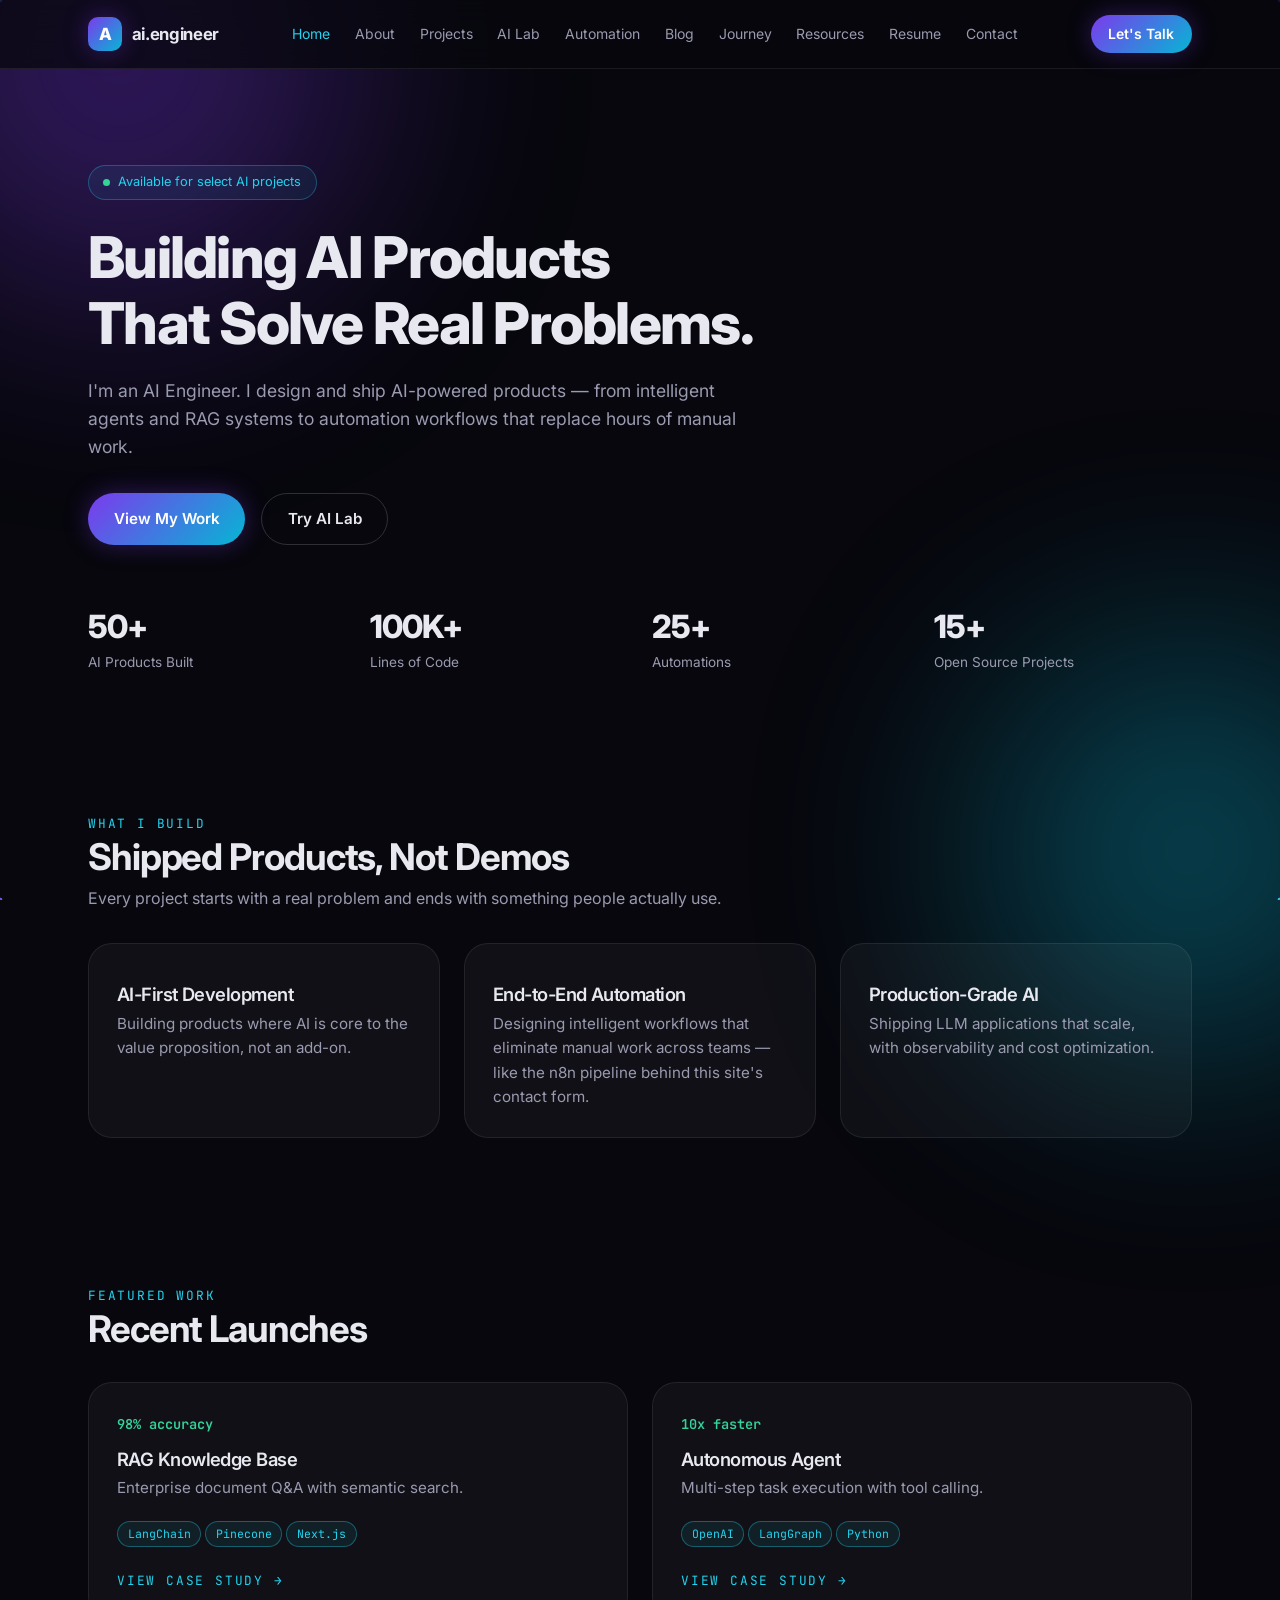
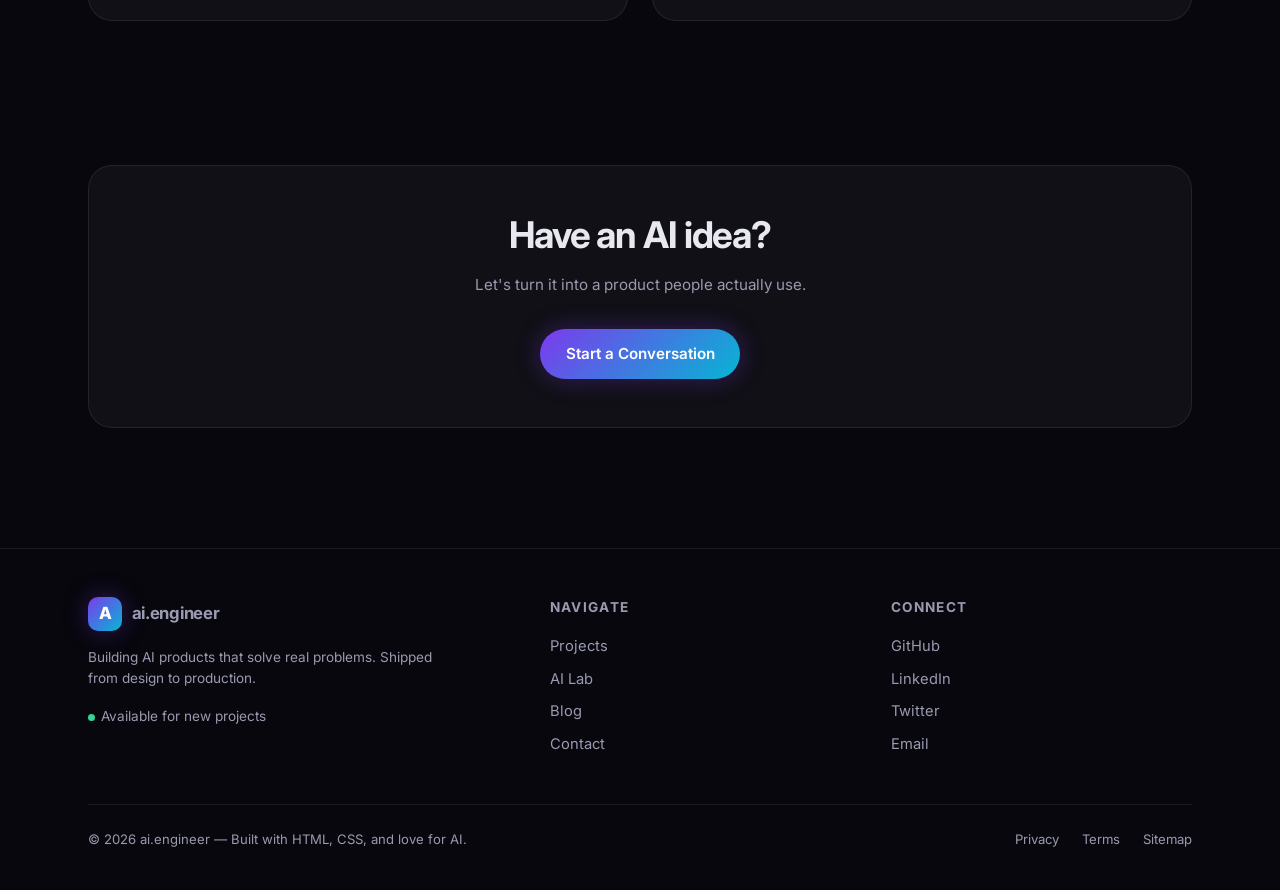
==== index.html @ a2dd5318 "Portfolio site: real routing, n8n contact form, PDF resume, working blog" ====
<!DOCTYPE html>
<html lang="en">
<head>
  <meta charset="UTF-8" />
  <meta name="viewport" content="width=device-width, initial-scale=1" />
  <title>AI Engineer — Building AI Products That Solve Real Problems</title>
  <meta name="description" content="AI Engineer building production LLM products: RAG systems, autonomous agents, and automation workflows. Explore projects, an interactive AI lab, and my resume." />
  <meta name="keywords" content="AI Engineer, Automation, LLM, RAG, Agents, Machine Learning" />
  <meta property="og:title" content="AI Engineer — Building AI Products That Solve Real Problems" />
  <meta property="og:description" content="AI Engineer building production LLM products: RAG systems, autonomous agents, and automation workflows." />
  <meta property="og:type" content="website" />
  <meta name="twitter:card" content="summary_large_image" />
  <link rel="icon" href="favicon.svg" type="image/svg+xml" />
  <link rel="preconnect" href="https://fonts.googleapis.com" />
  <link rel="preconnect" href="https://fonts.gstatic.com" crossorigin />
  <link href="https://fonts.googleapis.com/css2?family=Inter:wght@300;400;500;600;700;800;900&family=JetBrains+Mono:wght@400;500;600&display=swap" rel="stylesheet" />
  <link rel="stylesheet" href="assets/css/styles.css" />
  <script type="application/ld+json">
  {
    "@context": "https://schema.org",
    "@type": "Person",
    "name": "Srinu Ravuri",
    "jobTitle": "AI Engineer",
    "description": "AI Engineer building production LLM products: RAG systems, autonomous agents, and automation workflows.",
    "email": "mailto:ravurisrinu989@gmail.com"
  }
  </script>
</head>
<body>
  <canvas id="particles" aria-hidden="true"></canvas>

  <header class="site-header">
    <div class="nav-wrap">
      <a class="brand" href="index.html">
        <span class="brand-badge">A</span>
        <span>ai.engineer</span>
      </a>
      <nav aria-label="Main navigation">
        <ul class="nav-links">
          <li><a href="index.html">Home</a></li>
          <li><a href="about.html">About</a></li>
          <li><a href="projects.html">Projects</a></li>
          <li><a href="ai-lab.html">AI Lab</a></li>
          <li><a href="automation.html">Automation</a></li>
          <li><a href="blog.html">Blog</a></li>
          <li><a href="journey.html">Journey</a></li>
          <li><a href="resources.html">Resources</a></li>
          <li><a href="resume.html">Resume</a></li>
          <li><a href="contact.html">Contact</a></li>
        </ul>
      </nav>
      <div class="nav-cta-wrap"><a class="nav-cta" href="contact.html">Let's Talk</a></div>
      <button class="nav-toggle" aria-label="Toggle menu">&#9776;</button>
    </div>
  </header>

  <nav class="mobile-menu" aria-label="Mobile navigation">
    <a href="index.html">Home</a>
    <a href="about.html">About</a>
    <a href="projects.html">Projects</a>
    <a href="ai-lab.html">AI Lab</a>
    <a href="automation.html">Automation</a>
    <a href="blog.html">Blog</a>
    <a href="journey.html">Journey</a>
    <a href="resources.html">Resources</a>
    <a href="resume.html">Resume</a>
    <a href="contact.html">Contact</a>
  </nav>

  <main>
    <section class="hero">
      <div class="container">
        <span class="hero-badge"><span class="dot"></span> Available for select AI projects</span>
        <h1>Building AI Products<br />That Solve Real Problems.</h1>
        <p class="lead">I'm an AI Engineer. I design and ship AI-powered products — from intelligent agents and RAG systems to automation workflows that replace hours of manual work.</p>
        <div class="hero-actions">
          <a class="btn btn-primary" href="projects.html">View My Work</a>
          <a class="btn btn-ghost" href="ai-lab.html">Try AI Lab</a>
        </div>
        <div class="stats">
          <div class="stat"><h3>50+</h3><p>AI Products Built</p></div>
          <div class="stat"><h3>100K+</h3><p>Lines of Code</p></div>
          <div class="stat"><h3>25+</h3><p>Automations</p></div>
          <div class="stat"><h3>15+</h3><p>Open Source Projects</p></div>
        </div>
      </div>
    </section>

    <section>
      <div class="container">
        <span class="section-label">What I Build</span>
        <h2>Shipped Products, Not Demos</h2>
        <p class="sub" style="margin-bottom:2rem">Every project starts with a real problem and ends with something people actually use.</p>
        <div class="grid-3">
          <div class="card">
            <h3>AI-First Development</h3>
            <p>Building products where AI is core to the value proposition, not an add-on.</p>
          </div>
          <div class="card">
            <h3>End-to-End Automation</h3>
            <p>Designing intelligent workflows that eliminate manual work across teams — like the n8n pipeline behind this site's contact form.</p>
          </div>
          <div class="card">
            <h3>Production-Grade AI</h3>
            <p>Shipping LLM applications that scale, with observability and cost optimization.</p>
          </div>
        </div>
      </div>
    </section>

    <section>
      <div class="container">
        <span class="section-label">Featured Work</span>
        <h2>Recent Launches</h2>
        <div class="grid-2" style="margin-top:2rem">
          <a class="card card-link" href="projects.html">
            <span class="metric">98% accuracy</span>
            <h3>RAG Knowledge Base</h3>
            <p>Enterprise document Q&amp;A with semantic search.</p>
            <div class="tag-row"><span class="tag">LangChain</span><span class="tag">Pinecone</span><span class="tag">Next.js</span></div>
            <div style="margin-top:1.2rem"><span class="section-label" style="margin-bottom:0">View case study &rarr;</span></div>
          </a>
          <a class="card card-link" href="projects.html">
            <span class="metric">10x faster</span>
            <h3>Autonomous Agent</h3>
            <p>Multi-step task execution with tool calling.</p>
            <div class="tag-row"><span class="tag">OpenAI</span><span class="tag">LangGraph</span><span class="tag">Python</span></div>
            <div style="margin-top:1.2rem"><span class="section-label" style="margin-bottom:0">View case study &rarr;</span></div>
          </a>
        </div>
      </div>
    </section>

    <section>
      <div class="container">
        <div class="card" style="text-align:center; padding:3rem 2rem">
          <h2>Have an AI idea?</h2>
          <p class="lead" style="margin:1rem auto 2rem">Let's turn it into a product people actually use.</p>
          <a class="btn btn-primary" href="contact.html">Start a Conversation</a>
        </div>
      </div>
    </section>
  </main>

  <footer class="site-footer">
    <div class="container">
      <div class="footer-grid">
        <div>
          <a class="brand" href="index.html"><span class="brand-badge">A</span><span>ai.engineer</span></a>
          <p class="footer-note" style="margin-top:1rem">Building AI products that solve real problems. Shipped from design to production.</p>
          <p class="footer-note"><span class="dot" style="display:inline-block;margin-right:0.4rem"></span>Available for new projects</p>
        </div>
        <div>
          <h4>Navigate</h4>
          <ul>
            <li><a href="projects.html">Projects</a></li>
            <li><a href="ai-lab.html">AI Lab</a></li>
            <li><a href="blog.html">Blog</a></li>
            <li><a href="contact.html">Contact</a></li>
          </ul>
        </div>
        <div>
          <h4>Connect</h4>
          <ul>
            <li><a href="https://github.com/Srinuravuri" target="_blank" rel="noopener">GitHub</a></li>
            <li><a href="https://www.linkedin.com/in/srinuravuri" target="_blank" rel="noopener">LinkedIn</a></li>
            <li><a href="https://x.com/srinuravuri" target="_blank" rel="noopener">Twitter</a></li>
            <li><a href="mailto:ravurisrinu989@gmail.com">Email</a></li>
          </ul>
        </div>
      </div>
      <div class="footer-bottom">
        <span>&copy; <span data-year>2026</span> ai.engineer — Built with HTML, CSS, and love for AI.</span>
        <span class="footer-bottom-links">
          <a href="privacy.html">Privacy</a>
          <a href="terms.html">Terms</a>
          <a href="sitemap.html">Sitemap</a>
        </span>
      </div>
    </div>
  </footer>

  <script src="assets/js/data.js"></script>
  <script src="assets/js/main.js"></script>
</body>
</html>
---- assets/css/styles.css ----
/* ============================================================
   ai.engineer — portfolio styles
   Dark glass theme, gradient brand, glow buttons
   ============================================================ */

:root {
  --bg: #07070d;
  --bg-soft: #0c0c16;
  --card: rgba(255, 255, 255, 0.04);
  --card-hover: rgba(255, 255, 255, 0.07);
  --border: rgba(255, 255, 255, 0.08);
  --border-hover: rgba(255, 255, 255, 0.16);
  --text: #e8e8f0;
  --muted: #9a9ab0;
  --accent: #22d3ee;
  --brand: #a78bfa;
  --green: #34d399;
  --red: #f87171;
  --gradient: linear-gradient(135deg, #7c3aed 0%, #06b6d4 100%);
  --shadow-glow: 0 0 24px rgba(124, 58, 237, 0.35);
  --font-sans: "Inter", -apple-system, BlinkMacSystemFont, "Segoe UI", sans-serif;
  --font-mono: "JetBrains Mono", ui-monospace, "Cascadia Code", monospace;
  --maxw: 72rem;
  --radius: 1.5rem;
}

* { margin: 0; padding: 0; box-sizing: border-box; }

html { scroll-behavior: smooth; }

body {
  background: var(--bg);
  color: var(--text);
  font-family: var(--font-sans);
  line-height: 1.6;
  -webkit-font-smoothing: antialiased;
  overflow-x: hidden;
}

/* Animated particle background */
#particles {
  position: fixed;
  inset: 0;
  z-index: 0;
  pointer-events: none;
}

/* Background glow blobs */
body::before,
body::after {
  content: "";
  position: fixed;
  z-index: 0;
  border-radius: 50%;
  filter: blur(120px);
  opacity: 0.35;
  pointer-events: none;
}
body::before {
  width: 480px; height: 480px;
  background: #7c3aed;
  top: -180px; left: -120px;
}
body::after {
  width: 420px; height: 420px;
  background: #06b6d4;
  bottom: -160px; right: -120px;
}

.container {
  position: relative;
  z-index: 1;
  max-width: var(--maxw);
  margin: 0 auto;
  padding: 0 1.5rem;
}

/* ---------- Header / Nav ---------- */
.site-header {
  position: sticky;
  top: 0;
  z-index: 50;
  background: rgba(7, 7, 13, 0.75);
  backdrop-filter: blur(14px);
  border-bottom: 1px solid var(--border);
}
.nav-wrap {
  max-width: var(--maxw);
  margin: 0 auto;
  padding: 0 1.5rem;
  display: flex;
  align-items: center;
  justify-content: space-between;
  height: 68px;
  gap: 1rem;
}
.brand {
  display: flex;
  align-items: center;
  gap: 0.6rem;
  text-decoration: none;
  color: var(--text);
  font-weight: 700;
  letter-spacing: -0.02em;
}
.brand-badge {
  width: 34px; height: 34px;
  border-radius: 10px;
  background: var(--gradient);
  display: grid;
  place-items: center;
  font-weight: 800;
  color: #fff;
  box-shadow: var(--shadow-glow);
}
.brand span { font-size: 1.05rem; }
.nav-links {
  display: flex;
  align-items: center;
  gap: 0.15rem;
  list-style: none;
}
.nav-links a {
  display: block;
  padding: 0.5rem 0.7rem;
  font-size: 0.875rem;
  color: var(--muted);
  text-decoration: none;
  border-radius: 0.6rem;
  transition: color 0.15s, background 0.15s;
  white-space: nowrap;
}
.nav-links a:hover { color: var(--text); background: var(--card); }
.nav-links a.active { color: var(--accent); }

.nav-cta {
  display: inline-flex;
  align-items: center;
  gap: 0.4rem;
  padding: 0.5rem 1.1rem;
  border-radius: 999px;
  background: var(--gradient);
  color: #fff;
  font-weight: 600;
  font-size: 0.875rem;
  text-decoration: none;
  box-shadow: var(--shadow-glow);
  transition: transform 0.15s, box-shadow 0.15s;
  white-space: nowrap;
}
.nav-cta:hover { transform: translateY(-1px); box-shadow: 0 0 32px rgba(124, 58, 237, 0.5); }

/* Mobile hamburger */
.nav-toggle {
  display: none;
  background: none;
  border: 1px solid var(--border);
  border-radius: 0.6rem;
  color: var(--text);
  width: 42px; height: 42px;
  cursor: pointer;
  font-size: 1.1rem;
}
.mobile-menu {
  display: none;
  position: fixed;
  top: 68px;
  left: 0; right: 0;
  z-index: 49;
  background: rgba(7, 7, 13, 0.97);
  border-bottom: 1px solid var(--border);
  padding: 0.75rem 1.5rem 1.25rem;
}
.mobile-menu.open { display: block; }
.mobile-menu a {
  display: block;
  padding: 0.75rem 0.5rem;
  color: var(--muted);
  text-decoration: none;
  border-radius: 0.6rem;
  font-size: 0.95rem;
}
.mobile-menu a:hover, .mobile-menu a.active { color: var(--accent); background: var(--card); }

/* ---------- Buttons ---------- */
.btn {
  display: inline-flex;
  align-items: center;
  justify-content: center;
  gap: 0.5rem;
  padding: 0.8rem 1.6rem;
  border-radius: 999px;
  font-weight: 600;
  font-size: 0.95rem;
  text-decoration: none;
  border: none;
  cursor: pointer;
  transition: transform 0.15s, box-shadow 0.15s, background 0.15s;
  font-family: var(--font-sans);
}
.btn-primary {
  background: var(--gradient);
  color: #fff;
  box-shadow: var(--shadow-glow);
}
.btn-primary:hover { transform: translateY(-2px); box-shadow: 0 0 36px rgba(124, 58, 237, 0.55); }
.btn-ghost {
  background: transparent;
  color: var(--text);
  border: 1px solid var(--border-hover);
}
.btn-ghost:hover { border-color: var(--accent); color: var(--accent); }
.btn:disabled { opacity: 0.6; cursor: not-allowed; transform: none; }

/* ---------- Sections / headings ---------- */
section { padding: 4.5rem 0; }
.section-label {
  font-family: var(--font-mono);
  font-size: 0.8rem;
  color: var(--accent);
  text-transform: uppercase;
  letter-spacing: 0.14em;
  margin-bottom: 0.75rem;
}
h1, h2, h3 { letter-spacing: -0.03em; line-height: 1.15; }
h1 { font-size: clamp(2.4rem, 5vw, 3.6rem); font-weight: 800; }
h2 { font-size: clamp(1.7rem, 3vw, 2.3rem); font-weight: 700; margin-bottom: 0.5rem; }
h3 { font-size: 1.15rem; font-weight: 600; margin-bottom: 0.4rem; }
.lead { color: var(--muted); font-size: 1.1rem; max-width: 42rem; }
.sub { color: var(--muted); }

/* ---------- Cards ---------- */
.card {
  background: var(--card);
  border: 1px solid var(--border);
  border-radius: var(--radius);
  padding: 1.75rem;
  transition: border-color 0.2s, transform 0.2s, background 0.2s;
}
.card:hover { border-color: var(--border-hover); background: var(--card-hover); transform: translateY(-3px); }
.card h3 { margin-top: 0.75rem; }
.card p { color: var(--muted); font-size: 0.95rem; }
.card .metric {
  font-family: var(--font-mono);
  font-size: 0.85rem;
  color: var(--green);
  font-weight: 600;
}
.card-link { text-decoration: none; color: inherit; display: block; }

.grid-2 { display: grid; grid-template-columns: repeat(2, 1fr); gap: 1.5rem; }
.grid-3 { display: grid; grid-template-columns: repeat(3, 1fr); gap: 1.5rem; }
.grid-4 { display: grid; grid-template-columns: repeat(4, 1fr); gap: 1.5rem; }
@media (max-width: 960px) { .grid-3, .grid-4 { grid-template-columns: repeat(2, 1fr); } }
@media (max-width: 620px) { .grid-2, .grid-3, .grid-4 { grid-template-columns: 1fr; } }

/* Tags / chips */
.tag {
  display: inline-block;
  font-family: var(--font-mono);
  font-size: 0.72rem;
  color: var(--accent);
  border: 1px solid rgba(34, 211, 238, 0.35);
  background: rgba(34, 211, 238, 0.08);
  padding: 0.2rem 0.6rem;
  border-radius: 999px;
  margin: 0.25rem 0.25rem 0 0;
}
.tag-row { margin-top: 1rem; display: flex; flex-wrap: wrap; }

/* ---------- Hero ---------- */
.hero { padding: 6rem 0 4rem; }
.hero-badge {
  display: inline-flex;
  align-items: center;
  gap: 0.5rem;
  font-size: 0.8rem;
  color: var(--accent);
  border: 1px solid rgba(34, 211, 238, 0.3);
  background: rgba(34, 211, 238, 0.07);
  padding: 0.4rem 0.9rem;
  border-radius: 999px;
  margin-bottom: 1.5rem;
}
.dot { width: 7px; height: 7px; border-radius: 50%; background: var(--green); animation: pulse 2s infinite; }
@keyframes pulse { 0%,100% { opacity: 1; } 50% { opacity: 0.35; } }
.hero p.lead { margin: 1.25rem 0 2rem; }
.hero-actions { display: flex; gap: 1rem; flex-wrap: wrap; }

/* Stats */
.stats { display: grid; grid-template-columns: repeat(4, 1fr); gap: 1.5rem; margin-top: 4rem; }
@media (max-width: 760px) { .stats { grid-template-columns: repeat(2, 1fr); } }
.stat h3 { font-size: 2rem; font-weight: 800; color: var(--text); }
.stat p { color: var(--muted); font-size: 0.85rem; }

/* ---------- Timeline ---------- */
.timeline { position: relative; padding-left: 1.75rem; }
.timeline::before {
  content: "";
  position: absolute;
  left: 6px; top: 4px; bottom: 4px;
  width: 2px;
  background: linear-gradient(180deg, var(--brand), var(--accent));
  opacity: 0.5;
}
.timeline-item { position: relative; padding-bottom: 2.25rem; }
.timeline-item::before {
  content: "";
  position: absolute;
  left: -1.72rem; top: 6px;
  width: 11px; height: 11px;
  border-radius: 50%;
  background: var(--gradient);
  box-shadow: 0 0 12px rgba(124, 58, 237, 0.7);
}
.timeline-year {
  font-family: var(--font-mono);
  color: var(--accent);
  font-size: 0.85rem;
  font-weight: 600;
}
.timeline-item h3 { margin: 0.15rem 0; }
.timeline-item p { color: var(--muted); font-size: 0.95rem; }

/* ---------- Forms ---------- */
.form-group { margin-bottom: 1.25rem; }
.form-group label {
  display: block;
  font-size: 0.85rem;
  color: var(--muted);
  margin-bottom: 0.4rem;
}
.form-group input,
.form-group textarea {
  width: 100%;
  background: rgba(0, 0, 0, 0.35);
  border: 1px solid var(--border);
  border-radius: 0.8rem;
  padding: 0.85rem 1rem;
  color: var(--text);
  font-family: var(--font-sans);
  font-size: 0.95rem;
  outline: none;
  transition: border-color 0.15s;
}
.form-group input:focus,
.form-group textarea:focus { border-color: var(--accent); }
.form-group textarea { resize: vertical; min-height: 130px; }

.segmented { display: flex; flex-wrap: wrap; gap: 0.6rem; margin-bottom: 1.5rem; }
.segmented button {
  background: transparent;
  border: 1px solid var(--border);
  color: var(--muted);
  padding: 0.5rem 1.2rem;
  border-radius: 999px;
  font-size: 0.875rem;
  cursor: pointer;
  font-family: var(--font-sans);
  transition: all 0.15s;
}
.segmented button.active {
  background: var(--gradient);
  color: #fff;
  border-color: transparent;
  box-shadow: var(--shadow-glow);
}

.alert {
  padding: 0.9rem 1.1rem;
  border-radius: 0.8rem;
  font-size: 0.9rem;
  margin-bottom: 1.25rem;
  display: none;
}
.alert.show { display: block; }
.alert-success { border: 1px solid rgba(52, 211, 153, 0.35); background: rgba(52, 211, 153, 0.1); color: var(--green); }
.alert-error { border: 1px solid rgba(248, 113, 113, 0.35); background: rgba(248, 113, 113, 0.1); color: var(--red); }

/* ---------- Chat (AI Lab) ---------- */
.chat-box {
  background: rgba(0, 0, 0, 0.3);
  border: 1px solid var(--border);
  border-radius: var(--radius);
  padding: 1.5rem;
  height: 380px;
  overflow-y: auto;
  display: flex;
  flex-direction: column;
  gap: 0.9rem;
  margin-bottom: 1rem;
}
.msg {
  max-width: 78%;
  padding: 0.7rem 1rem;
  border-radius: 1rem;
  font-size: 0.92rem;
  line-height: 1.5;
  white-space: pre-wrap;
}
.msg.bot { align-self: flex-start; background: var(--card); border: 1px solid var(--border); color: var(--text); }
.msg.user { align-self: flex-end; background: var(--gradient); color: #fff; }
.chat-input-row { display: flex; gap: 0.6rem; }
.chat-input-row input {
  flex: 1;
  background: rgba(0, 0, 0, 0.35);
  border: 1px solid var(--border);
  border-radius: 999px;
  padding: 0.8rem 1.2rem;
  color: var(--text);
  font-size: 0.95rem;
  outline: none;
}
.chat-input-row input:focus { border-color: var(--accent); }
.chat-quick { display: flex; flex-wrap: wrap; gap: 0.5rem; margin-top: 0.8rem; }
.chat-quick button {
  background: var(--card);
  border: 1px solid var(--border);
  color: var(--muted);
  font-size: 0.8rem;
  padding: 0.4rem 0.9rem;
  border-radius: 999px;
  cursor: pointer;
  font-family: var(--font-sans);
}
.chat-quick button:hover { color: var(--accent); border-color: var(--accent); }
.demo-note {
  font-family: var(--font-mono);
  font-size: 0.78rem;
  color: var(--muted);
  display: inline-flex;
  align-items: center;
  gap: 0.4rem;
  margin-bottom: 1rem;
}

/* Tool output */
.tool-output {
  background: rgba(0, 0, 0, 0.3);
  border: 1px solid var(--border);
  border-radius: 0.9rem;
  padding: 1.2rem;
  min-height: 140px;
  white-space: pre-wrap;
  color: var(--text);
  font-size: 0.95rem;
}

/* ---------- Footer ---------- */
.site-footer {
  border-top: 1px solid var(--border);
  margin-top: 3rem;
  padding: 3rem 0 2.5rem;
  position: relative;
  z-index: 1;
}
.footer-grid { display: grid; grid-template-columns: 1.4fr 1fr 1fr; gap: 2.5rem; }
@media (max-width: 760px) { .footer-grid { grid-template-columns: 1fr; } }
.footer-grid h4 { font-size: 0.85rem; text-transform: uppercase; letter-spacing: 0.1em; color: var(--muted); margin-bottom: 0.9rem; }
.footer-grid ul { list-style: none; }
.footer-grid li { margin-bottom: 0.45rem; }
.footer-grid a { color: var(--muted); text-decoration: none; font-size: 0.92rem; }
.footer-grid a:hover { color: var(--accent); }
.footer-note { color: var(--muted); font-size: 0.85rem; max-width: 22rem; margin-bottom: 1rem; }
.footer-bottom {
  margin-top: 2.5rem;
  padding-top: 1.5rem;
  border-top: 1px solid var(--border);
  display: flex;
  justify-content: space-between;
  align-items: center;
  flex-wrap: wrap;
  gap: 1rem;
  color: var(--muted);
  font-size: 0.82rem;
}
.footer-bottom-links a { color: var(--muted); text-decoration: none; margin-left: 1.2rem; }
.footer-bottom-links a:hover { color: var(--accent); }

/* ---------- Page header ---------- */
.page-head { padding: 4.5rem 0 1rem; }
.breadcrumb { font-family: var(--font-mono); font-size: 0.8rem; color: var(--muted); margin-bottom: 1rem; }
.breadcrumb a { color: var(--accent); text-decoration: none; }

/* ---------- Blog ---------- */
.post-meta { font-family: var(--font-mono); font-size: 0.8rem; color: var(--muted); margin-bottom: 0.6rem; }
.article-body { max-width: 46rem; }
.article-body p { margin-bottom: 1.2rem; color: #c9c9d8; }
.article-body h3 { margin: 1.8rem 0 0.6rem; color: var(--text); }
.article-body code, .article-body pre {
  font-family: var(--font-mono);
  background: rgba(0,0,0,0.4);
  border: 1px solid var(--border);
  border-radius: 0.5rem;
  padding: 0.15rem 0.4rem;
  font-size: 0.85rem;
}
.article-body pre { padding: 1rem; overflow-x: auto; margin-bottom: 1.2rem; }
.article-body ul, .article-body ol { margin: 0 0 1.2rem 1.4rem; color: #c9c9d8; }
.article-body li { margin-bottom: 0.4rem; }

/* ---------- 404 ---------- */
.error-page { text-align: center; padding: 8rem 1.5rem; }
.error-page .code { font-family: var(--font-mono); font-size: 6rem; font-weight: 800; background: var(--gradient); -webkit-background-clip: text; background-clip: text; -webkit-text-fill-color: transparent; }

@media (max-width: 1024px) {
  .nav-links { display: none; }
  .nav-cta-wrap { display: none; }
  .nav-toggle { display: inline-flex; align-items: center; justify-content: center; }
}
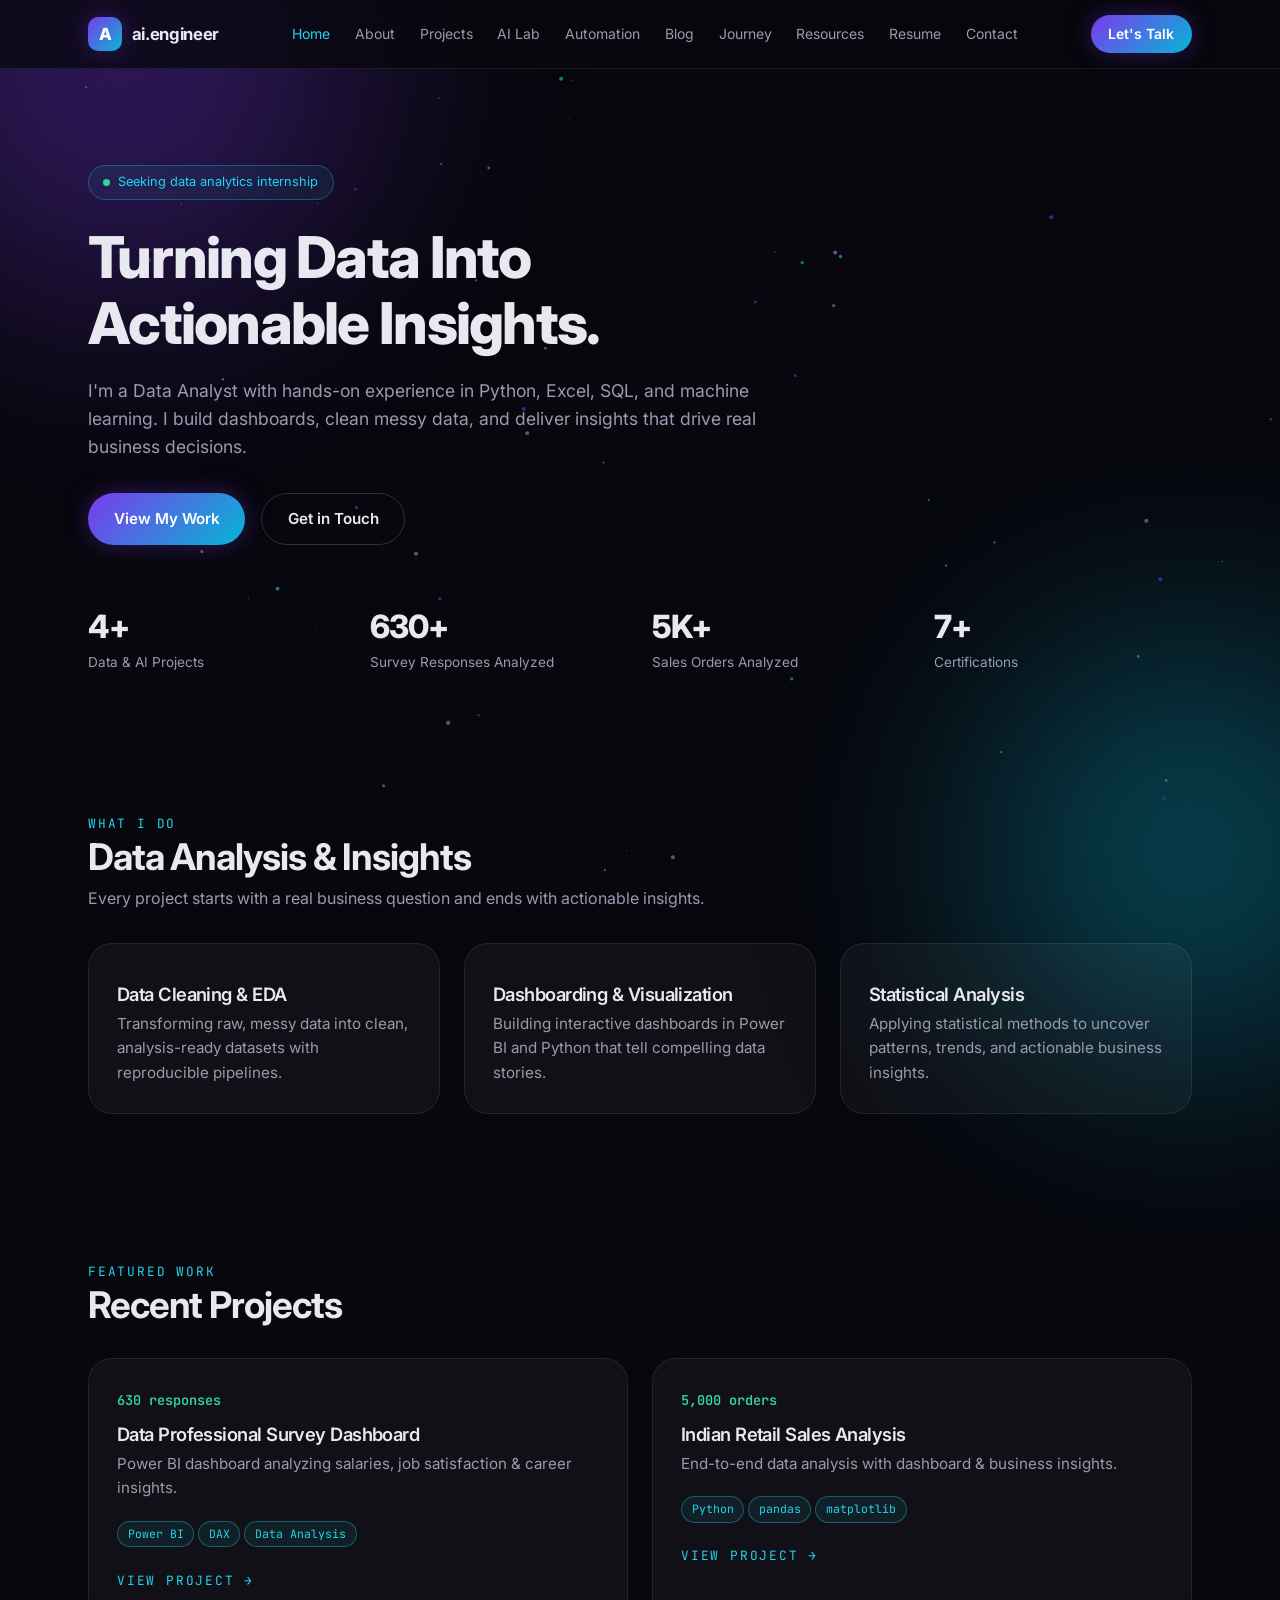
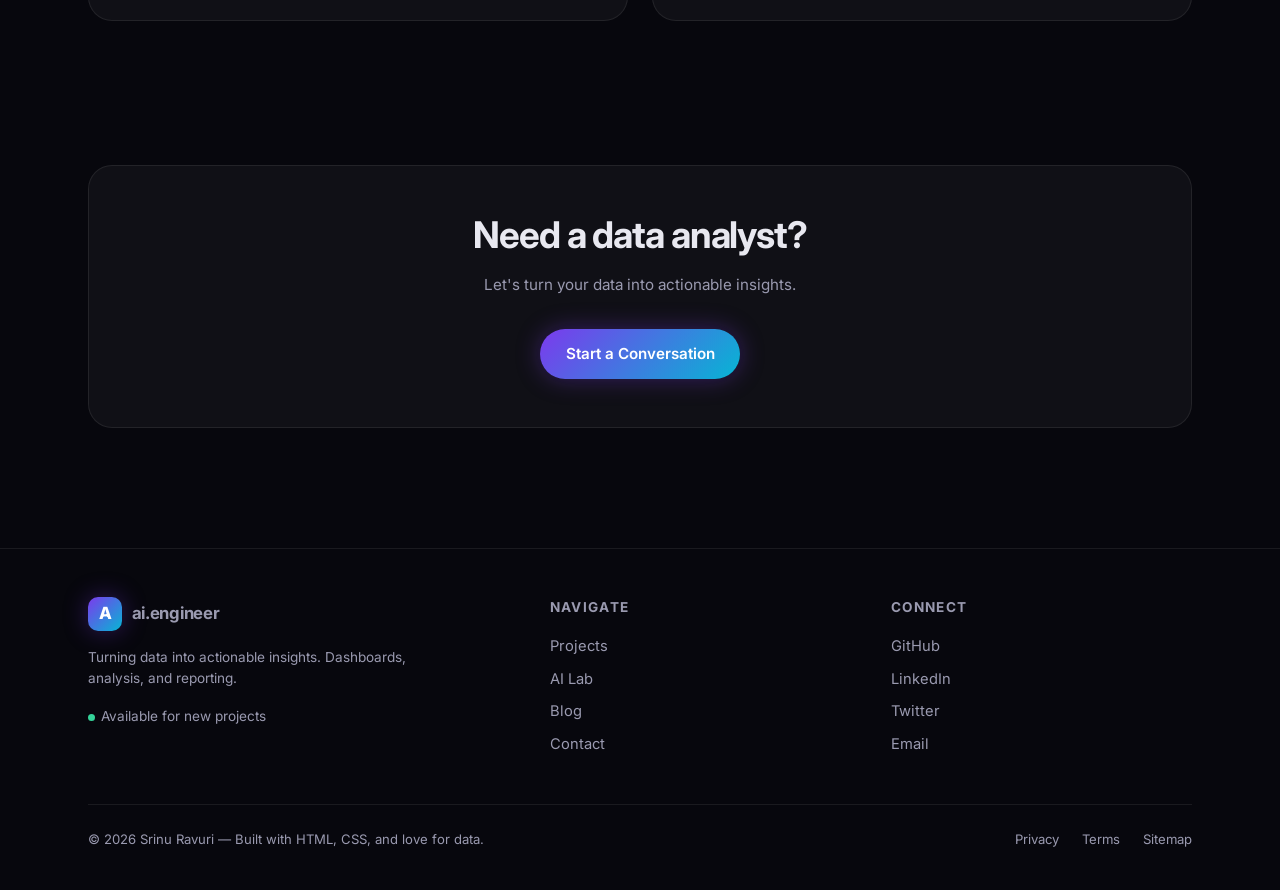
==== commit aef89f76: "Update portfolio with data analyst resume" ====
--- a/index.html
+++ b/index.html
@@ -3,11 +3,11 @@
 <head>
   <meta charset="UTF-8" />
   <meta name="viewport" content="width=device-width, initial-scale=1" />
-  <title>AI Engineer — Building AI Products That Solve Real Problems</title>
-  <meta name="description" content="AI Engineer building production LLM products: RAG systems, autonomous agents, and automation workflows. Explore projects, an interactive AI lab, and my resume." />
-  <meta name="keywords" content="AI Engineer, Automation, LLM, RAG, Agents, Machine Learning" />
-  <meta property="og:title" content="AI Engineer — Building AI Products That Solve Real Problems" />
-  <meta property="og:description" content="AI Engineer building production LLM products: RAG systems, autonomous agents, and automation workflows." />
+  <title>Data Analyst — Srinu Ravuri | Turning Data Into Actionable Insights</title>
+  <meta name="description" content="Data Analyst with hands-on experience in Python, Excel, SQL, and machine learning. Building dashboards, cleaning data, and delivering actionable insights." />
+  <meta name="keywords" content="Data Analyst, Python, SQL, Excel, Power BI, Machine Learning, Data Analysis" />
+  <meta property="og:title" content="Data Analyst — Srinu Ravuri" />
+  <meta property="og:description" content="Data Analyst with hands-on experience in Python, Excel, SQL, and machine learning. Building dashboards and delivering actionable insights." />
   <meta property="og:type" content="website" />
   <meta name="twitter:card" content="summary_large_image" />
   <link rel="icon" href="favicon.svg" type="image/svg+xml" />
@@ -20,8 +20,8 @@
     "@context": "https://schema.org",
     "@type": "Person",
     "name": "Srinu Ravuri",
-    "jobTitle": "AI Engineer",
-    "description": "AI Engineer building production LLM products: RAG systems, autonomous agents, and automation workflows.",
+    "jobTitle": "Data Analyst",
+    "description": "Data Analyst with hands-on experience in Python, Excel, SQL, and machine learning. Building dashboards and delivering actionable insights.",
     "email": "mailto:ravurisrinu989@gmail.com"
   }
   </script>
@@ -70,39 +70,39 @@
   <main>
     <section class="hero">
       <div class="container">
-        <span class="hero-badge"><span class="dot"></span> Available for select AI projects</span>
-        <h1>Building AI Products<br />That Solve Real Problems.</h1>
-        <p class="lead">I'm an AI Engineer. I design and ship AI-powered products — from intelligent agents and RAG systems to automation workflows that replace hours of manual work.</p>
+        <span class="hero-badge"><span class="dot"></span> Seeking data analytics internship</span>
+        <h1>Turning Data Into<br />Actionable Insights.</h1>
+        <p class="lead">I'm a Data Analyst with hands-on experience in Python, Excel, SQL, and machine learning. I build dashboards, clean messy data, and deliver insights that drive real business decisions.</p>
         <div class="hero-actions">
           <a class="btn btn-primary" href="projects.html">View My Work</a>
-          <a class="btn btn-ghost" href="ai-lab.html">Try AI Lab</a>
+          <a class="btn btn-ghost" href="contact.html">Get in Touch</a>
         </div>
         <div class="stats">
-          <div class="stat"><h3>50+</h3><p>AI Products Built</p></div>
-          <div class="stat"><h3>100K+</h3><p>Lines of Code</p></div>
-          <div class="stat"><h3>25+</h3><p>Automations</p></div>
-          <div class="stat"><h3>15+</h3><p>Open Source Projects</p></div>
+          <div class="stat"><h3>4+</h3><p>Data &amp; AI Projects</p></div>
+          <div class="stat"><h3>630+</h3><p>Survey Responses Analyzed</p></div>
+          <div class="stat"><h3>5K+</h3><p>Sales Orders Analyzed</p></div>
+          <div class="stat"><h3>7+</h3><p>Certifications</p></div>
         </div>
       </div>
     </section>
 
     <section>
       <div class="container">
-        <span class="section-label">What I Build</span>
-        <h2>Shipped Products, Not Demos</h2>
-        <p class="sub" style="margin-bottom:2rem">Every project starts with a real problem and ends with something people actually use.</p>
+        <span class="section-label">What I Do</span>
+        <h2>Data Analysis &amp; Insights</h2>
+        <p class="sub" style="margin-bottom:2rem">Every project starts with a real business question and ends with actionable insights.</p>
         <div class="grid-3">
           <div class="card">
-            <h3>AI-First Development</h3>
-            <p>Building products where AI is core to the value proposition, not an add-on.</p>
+            <h3>Data Cleaning &amp; EDA</h3>
+            <p>Transforming raw, messy data into clean, analysis-ready datasets with reproducible pipelines.</p>
           </div>
           <div class="card">
-            <h3>End-to-End Automation</h3>
-            <p>Designing intelligent workflows that eliminate manual work across teams — like the n8n pipeline behind this site's contact form.</p>
+            <h3>Dashboarding &amp; Visualization</h3>
+            <p>Building interactive dashboards in Power BI and Python that tell compelling data stories.</p>
           </div>
           <div class="card">
-            <h3>Production-Grade AI</h3>
-            <p>Shipping LLM applications that scale, with observability and cost optimization.</p>
+            <h3>Statistical Analysis</h3>
+            <p>Applying statistical methods to uncover patterns, trends, and actionable business insights.</p>
           </div>
         </div>
       </div>
@@ -111,21 +111,21 @@
     <section>
       <div class="container">
         <span class="section-label">Featured Work</span>
-        <h2>Recent Launches</h2>
+        <h2>Recent Projects</h2>
         <div class="grid-2" style="margin-top:2rem">
           <a class="card card-link" href="projects.html">
-            <span class="metric">98% accuracy</span>
-            <h3>RAG Knowledge Base</h3>
-            <p>Enterprise document Q&amp;A with semantic search.</p>
-            <div class="tag-row"><span class="tag">LangChain</span><span class="tag">Pinecone</span><span class="tag">Next.js</span></div>
-            <div style="margin-top:1.2rem"><span class="section-label" style="margin-bottom:0">View case study &rarr;</span></div>
+            <span class="metric">630 responses</span>
+            <h3>Data Professional Survey Dashboard</h3>
+            <p>Power BI dashboard analyzing salaries, job satisfaction &amp; career insights.</p>
+            <div class="tag-row"><span class="tag">Power BI</span><span class="tag">DAX</span><span class="tag">Data Analysis</span></div>
+            <div style="margin-top:1.2rem"><span class="section-label" style="margin-bottom:0">View project &rarr;</span></div>
           </a>
           <a class="card card-link" href="projects.html">
-            <span class="metric">10x faster</span>
-            <h3>Autonomous Agent</h3>
-            <p>Multi-step task execution with tool calling.</p>
-            <div class="tag-row"><span class="tag">OpenAI</span><span class="tag">LangGraph</span><span class="tag">Python</span></div>
-            <div style="margin-top:1.2rem"><span class="section-label" style="margin-bottom:0">View case study &rarr;</span></div>
+            <span class="metric">5,000 orders</span>
+            <h3>Indian Retail Sales Analysis</h3>
+            <p>End-to-end data analysis with dashboard &amp; business insights.</p>
+            <div class="tag-row"><span class="tag">Python</span><span class="tag">pandas</span><span class="tag">matplotlib</span></div>
+            <div style="margin-top:1.2rem"><span class="section-label" style="margin-bottom:0">View project &rarr;</span></div>
           </a>
         </div>
       </div>
@@ -134,8 +134,8 @@
     <section>
       <div class="container">
         <div class="card" style="text-align:center; padding:3rem 2rem">
-          <h2>Have an AI idea?</h2>
-          <p class="lead" style="margin:1rem auto 2rem">Let's turn it into a product people actually use.</p>
+          <h2>Need a data analyst?</h2>
+          <p class="lead" style="margin:1rem auto 2rem">Let's turn your data into actionable insights.</p>
           <a class="btn btn-primary" href="contact.html">Start a Conversation</a>
         </div>
       </div>
@@ -147,7 +147,7 @@
       <div class="footer-grid">
         <div>
           <a class="brand" href="index.html"><span class="brand-badge">A</span><span>ai.engineer</span></a>
-          <p class="footer-note" style="margin-top:1rem">Building AI products that solve real problems. Shipped from design to production.</p>
+          <p class="footer-note" style="margin-top:1rem">Turning data into actionable insights. Dashboards, analysis, and reporting.</p>
           <p class="footer-note"><span class="dot" style="display:inline-block;margin-right:0.4rem"></span>Available for new projects</p>
         </div>
         <div>
@@ -163,14 +163,14 @@
           <h4>Connect</h4>
           <ul>
             <li><a href="https://github.com/Srinuravuri" target="_blank" rel="noopener">GitHub</a></li>
-            <li><a href="https://www.linkedin.com/in/srinuravuri" target="_blank" rel="noopener">LinkedIn</a></li>
+            <li><a href="https://www.linkedin.com/in/srinu-ravuri-84722b290" target="_blank" rel="noopener">LinkedIn</a></li>
             <li><a href="https://x.com/srinuravuri" target="_blank" rel="noopener">Twitter</a></li>
             <li><a href="mailto:ravurisrinu989@gmail.com">Email</a></li>
           </ul>
         </div>
       </div>
       <div class="footer-bottom">
-        <span>&copy; <span data-year>2026</span> ai.engineer — Built with HTML, CSS, and love for AI.</span>
+        <span>&copy; <span data-year>2026</span> Srinu Ravuri — Built with HTML, CSS, and love for data.</span>
         <span class="footer-bottom-links">
           <a href="privacy.html">Privacy</a>
           <a href="terms.html">Terms</a>
